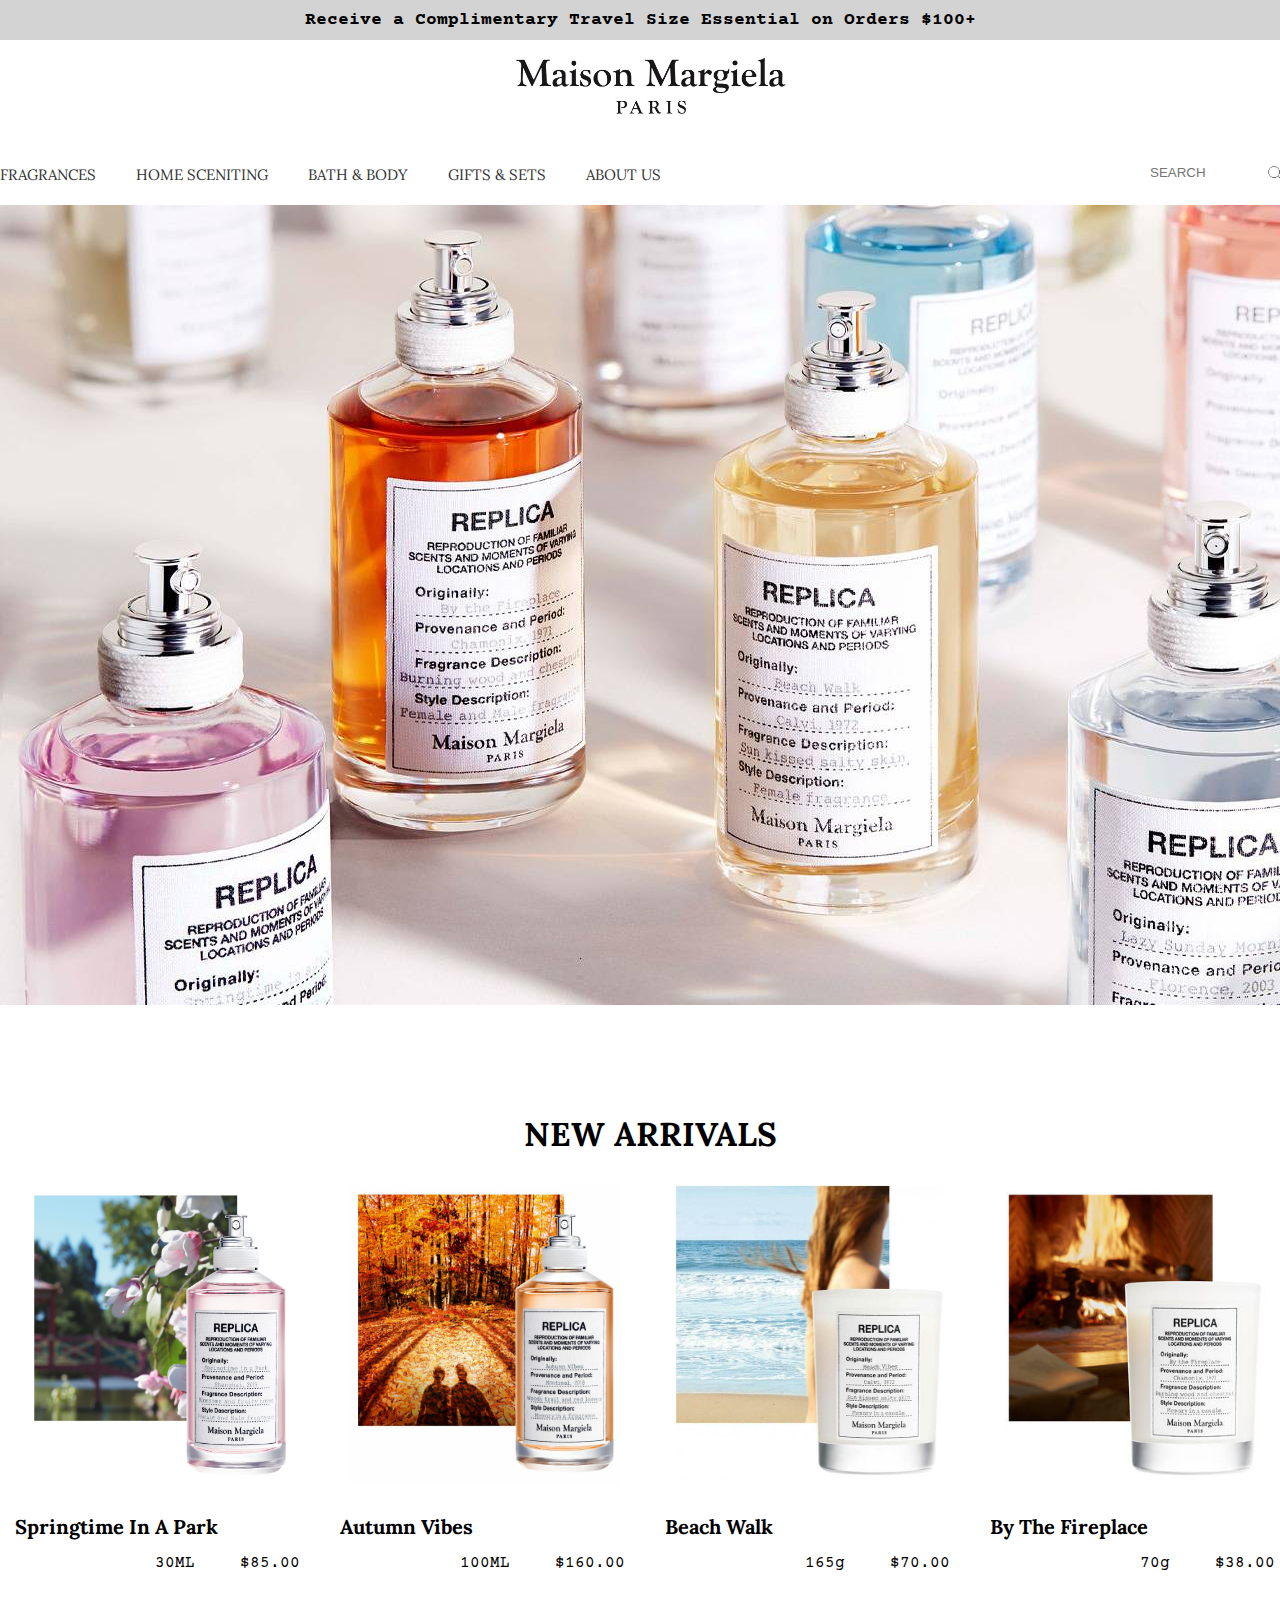
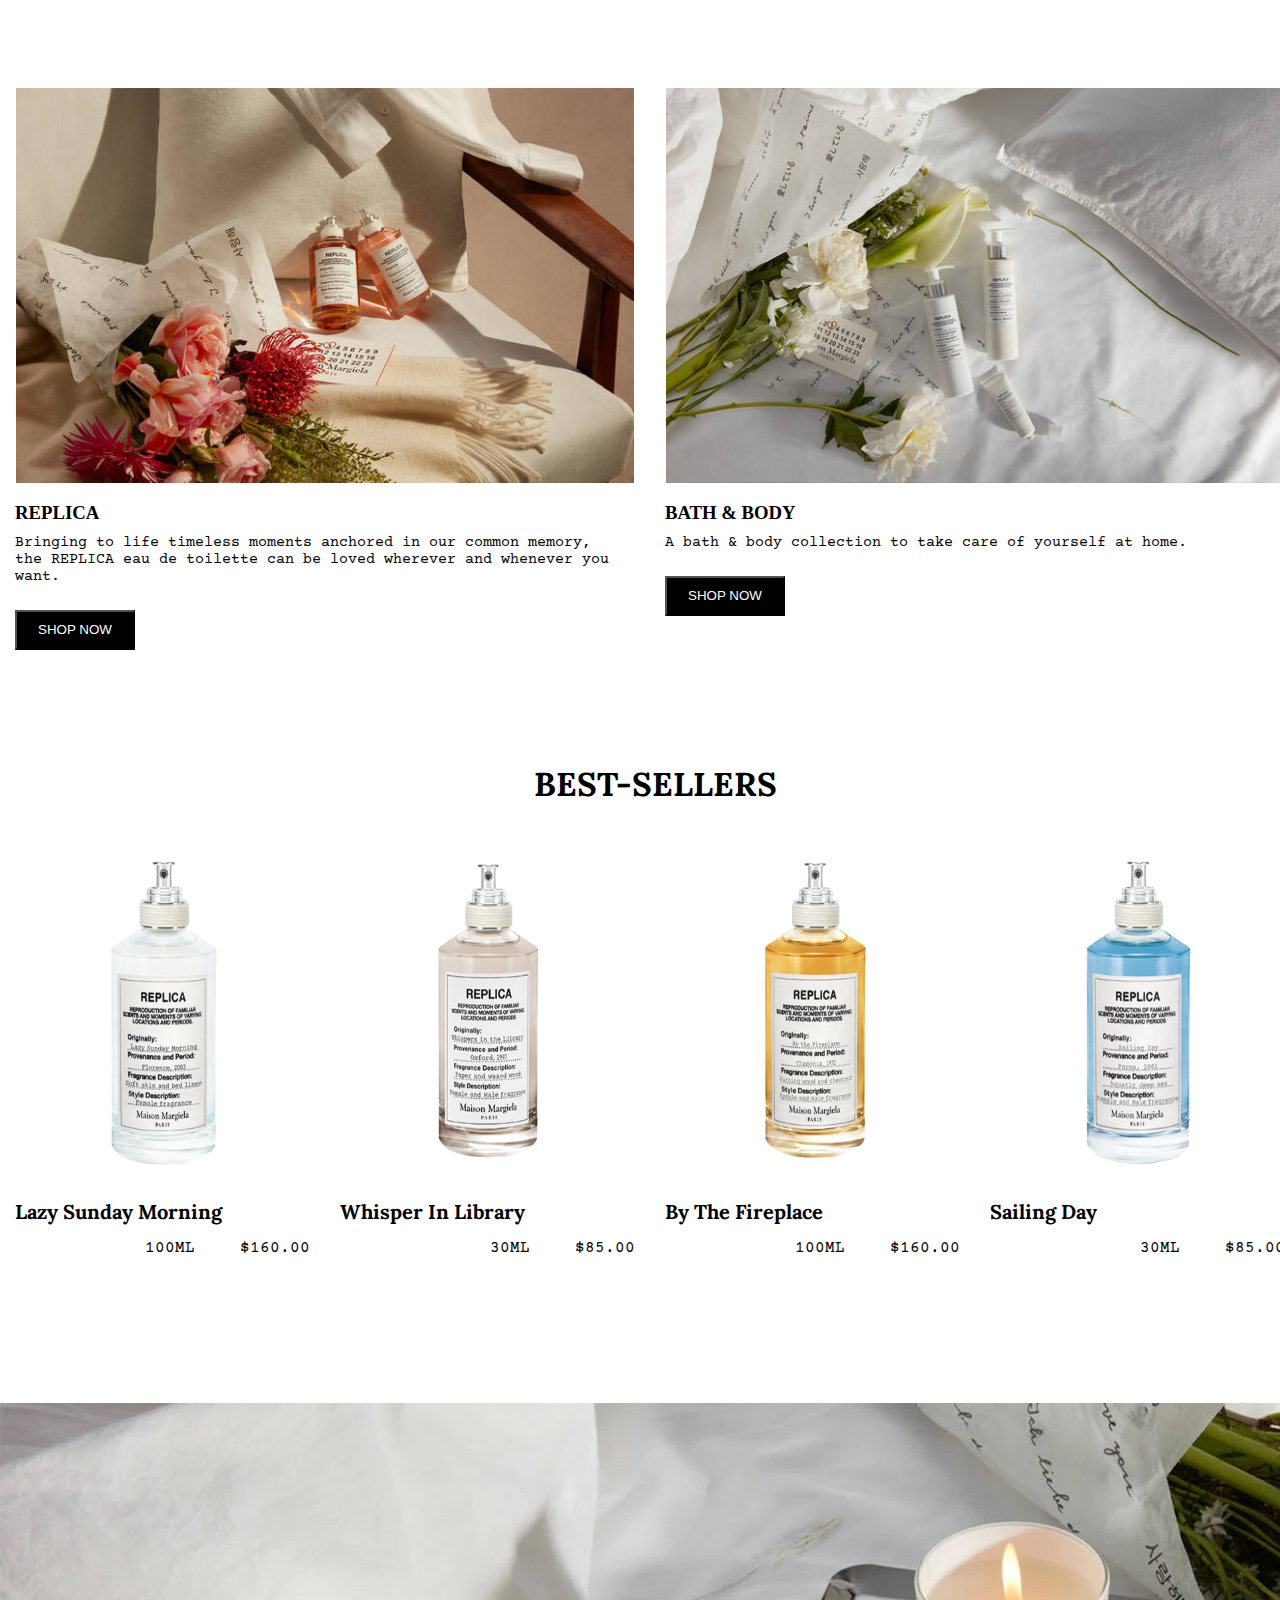
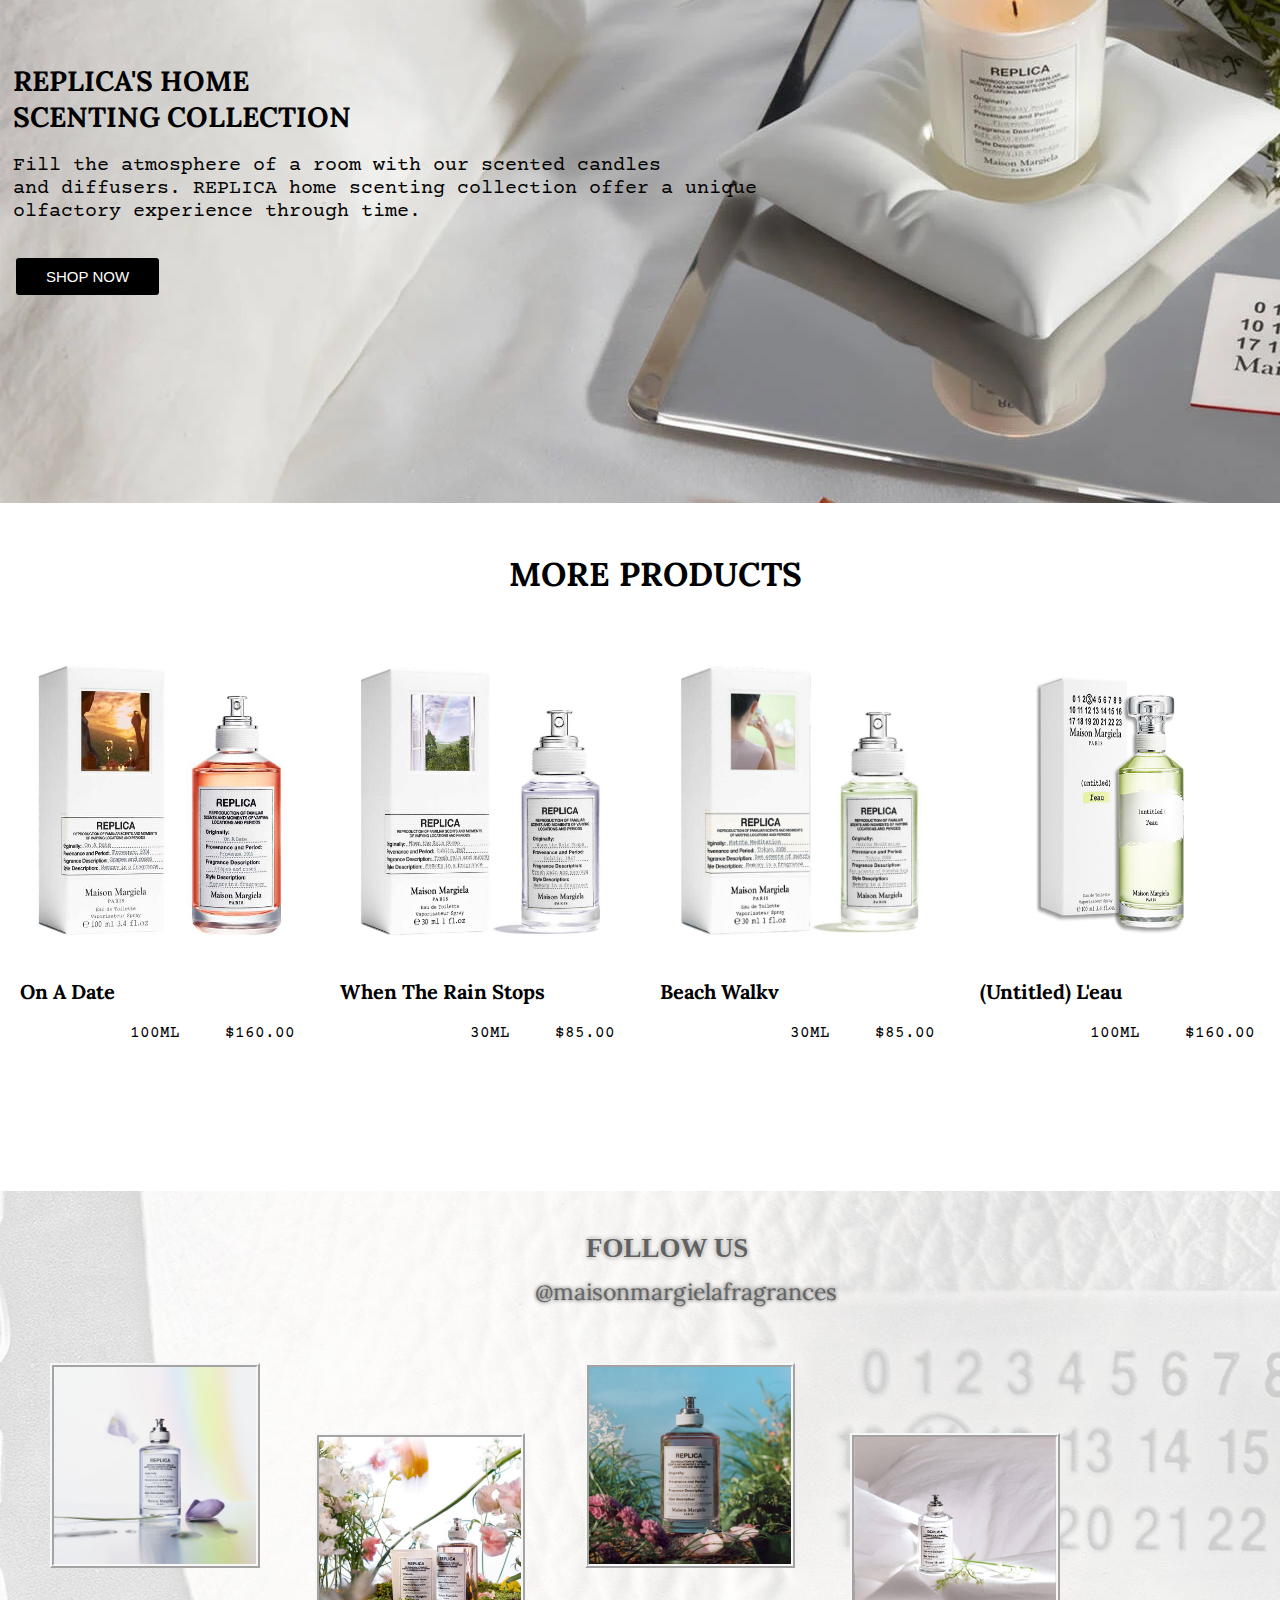
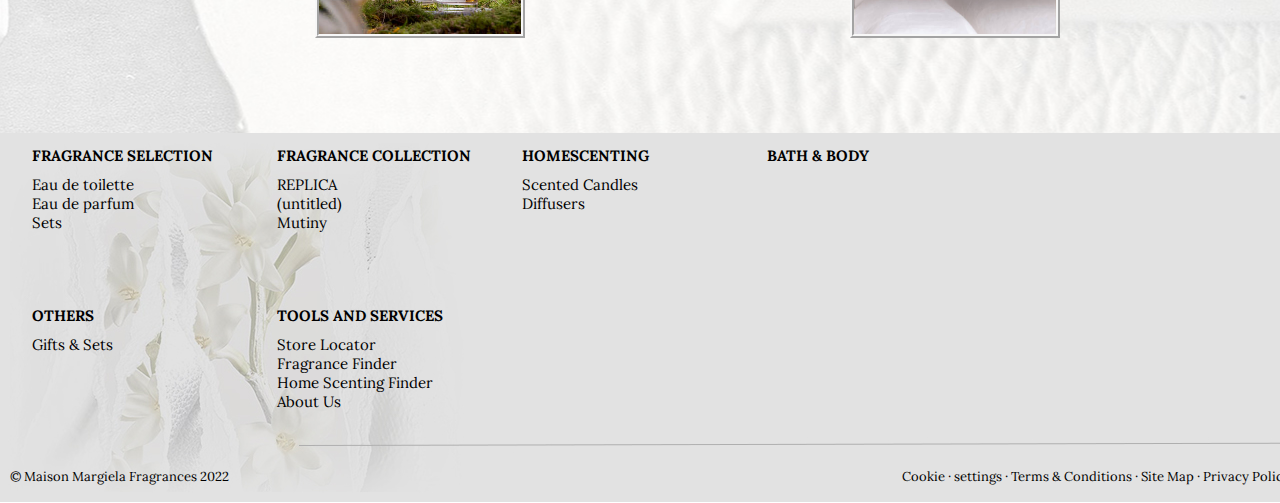
==== index.html @ 1c3fd480 "20230710" ====
<!DOCTYPE html>
<html lang="en">

<head>
    <meta charset="UTF-8">
    <meta name="viewport" content="width=device-width, initial-scale=1.0">
    <title>main</title>

    <link rel="stylesheet" href="css/reset.css">

    <link rel="stylesheet" href="css/common.css">

    <link rel="stylesheet" href="css/main.css">




</head>

<body>

    <header>
        <div id="top">
            <p><b>Receive a Complimentary Travel Size Essential on Orders $100+</b></p>
        </div>
        <div class="meun">
            <div id="logo">
                <a href="index.html"><img src="img/logo.png" alt=""></a>
            </div>

            <div id="nav">
                <ul>
                    <li><a href="product.html">FRAGRANCES</a></li>
                    <li><a href="product.html">HOME SCENITING</a></li>
                    <li><a href="product.html">BATH & BODY</a></li>
                    <li><a href="product.html">GIFTS & SETS</a></li>
                    <li><a href="product.html">ABOUT US</a></li>
                </ul>
                <div id="icon">
                    <input type="text" placeholder="SEARCH">
                    <img src="img/icon.png" alt="서치">
                </div>

            </div>
        </div>
    </header>

    <div id="slider">
        <img src="img/slider1.jpg" alt="">
    </div>

    <div id="new">
        <h3>NEW ARRIVALS</h3>

        <div class="box">
            <a href="sub.html"><img src="img/new1.jpg" alt="new"></a>
            <h4>Springtime In A Park</h4>
            <span>$85.00</span> <span>30ML</span>
        </div>

        <div class="box">
            <a href="sub.html"><img src="img/new2.jpg" alt="new"></a>
            <h4>Autumn Vibes</h4>
            <span>$160.00</span><span>100ML</span>
        </div>

        <div class="box">
            <a href="sub.html"><img src="img/new3.jpg" alt="new"></a>
            <h4>Beach Walk</h4>
            <span>$70.00</span><span>165g</span>
        </div>

        <div class="box">
            <a href="sub.html"><img src="img/new4.jpg" alt="new"></a>
            <h4>By The Fireplace</h4>
            <span>$38.00</span><span>70g</span>

        </div>

    </div>

    <div id="banner">

        <div class="box">
            <img src="img/Banner1.jpg" alt="">
            <h3>REPLICA</h3>
            <p>Bringing to life timeless moments anchored in
                our common memory, <br> the REPLICA eau de toilette
                can be loved wherever and whenever you want.</p>
            <button type="button">SHOP NOW</button>
        </div>

        <div class="box">
            <img src="img/Banner2.jpg" alt="">
            <h3>BATH & BODY</h3>
            <p>A bath & body collection to take
                care of yourself at home.</p>
            <button type="button">SHOP NOW</button>
        </div>


    </div>

    <div id="best">
        <h3>BEST-SELLERS</h3>

        <div class="box">
            <a href="sub.html"><img src="img/best1.png" alt="best"></a>
            <h4>Lazy Sunday Morning</h4>
            <span>$160.00</span> <span>100ML</span>
        </div>

        <div class="box">
            <a href="sub.html"><img src="img/best2.png" alt="best"></a>
            <h4>Whisper In Library</h4>
            <span>$85.00</span><span>30ML</span>
        </div>

        <div class="box">
            <a href="sub.html"><img src="img/best3.png" alt="best"></a>
            <h4>By The Fireplace</h4>
            <span>$160.00</span> <span>100ML</span>
        </div>

        <div class="box">
            <a href="sub.html"><img src="img/best4.png" alt="best"></a>
            <h4>Sailing Day</h4>
            <span>$85.00</span><span>30ML</span>

        </div>
    </div>

    <div id="imgbox">

        <div class="box">

            <h2>REPLICA'S HOME <br> SCENTING COLLECTION</h2>
            <p>Fill the atmosphere of a room with our scented candles<br> and diffusers.
                REPLICA home scenting collection offer a unique <br> olfactory experience through time.</p>
            <button type="button">SHOP NOW</button>
        </div>

    </div>

    <div id="more">
        <h3>MORE PRODUCTS</h3>
        <div class="box">
            <a href="sub.html"><img src="img/more1.jpg" alt="more1"></a>
            <h4>On A Date</h4>
            <span>$160.00</span> <span>100ML</span>
        </div>
        <div class="box">
            <a href="sub.html"><img src="img/more2.jpg" alt="more2"></a>
            <h4>When The Rain Stops</h4>
            <span>$85.00</span><span>30ML</span>
        </div>
        <div class="box">
            <a href="sub.html"><img src="img/more3.jpg" alt="more3"></a>
            <h4>Beach Walkv</h4>
            <span>$85.00</span><span>30ML</span>
        </div>
        <div class="box">
            <a href="sub.html"><img src="img/more4.jpg" alt="more4"></a>
            <h4>(Untitled) L'eau</h4>
            <span>$160.00</span> <span>100ML</span>
        </div>
    </div>


    <div id="insta">
        <h3>FOLLOW US</h3>
        <a href="#">
            <p>@maisonmargielafragrances</p>
        </a>
        <!-- <a href="#"><img src="img/banner5.jpg" alt="banner5"></a> -->
        <div class="box">
            <a href="#"><img src="img/insta1.jpg" alt="insta1"></a>
        </div>

        <div class="box">
            <a href="#"><img src="img/insta2.jpg" alt="insta2"></a>
        </div>

        <div class="box">
            <a href="#"><img src="img/insta3.jpg" alt="insta3"></a>
        </div>

        <div class="box">
            <a href="#"><img src="img/insta4.jpg" alt="insta4"></a>
        </div>

        <div class="box">
            <a href="#"><img src="img/insta5.jpg" alt="insta5"></a>
        </div>

        <div class="box">
            <a href="#"><img src="img/insta6.jpg" alt="insta6"></a>
        </div>

        <div class="box">
            <a href="#"><img src="img/insta7.jpg" alt="insta7"></a>
        </div>
    </div>

    <footer>

        <div id="foot">
            <div class="device">
                <div class="box">
                    <h4>FRAGRANCE SELECTION</h4>

                    <p>Eau de toilette<br>
                        Eau de parfum<br>
                        Sets</p>

                </div>

                <div class="box">
                    <h4>FRAGRANCE COLLECTION</h4>

                    <p>REPLICA<br>
                        (untitled)<br>
                        Mutiny</p>

                </div>

                <div class="box">
                    <h4>HOMESCENTING</h4>

                    <p>Scented Candles<br>
                        Diffusers</p>

                </div>

                <div class="box">
                    <h4>BATH & BODY</h4>
                </div>
            </div>

            <div class="device">

                <div class="box">
                    <h4>OTHERS</h4>
                    <p>Gifts & Sets</p>
                </div>

                <div class="box">
                    <h4>TOOLS AND SERVICES</h4>

                    <p>Store Locator<br>
                        Fragrance Finder<br>
                        Home Scenting Finder<br>
                        About Us</p>

                </div>
            </div>






            <div class="cookies">
                <span>© Maison Margiela Fragrances 2022</span>
            </div>

            <div class="cook">
                <span>Cookie · settings · Terms & Conditions · Site Map · Privacy Policy</span>
            </div>

        </div>
    </footer>

</body>

</html>
---- css/common.css ----
@charset "uft-8";
@import url('https://fonts.googleapis.com/css2?family=Libre+Baskerville:ital@1&display=swap');
@import url('https://fonts.googleapis.com/css2?family=Lora:wght@600&display=swap');
@import url('https://fonts.googleapis.com/css2?family=Courier+Prime&display=swap');

header {
    width: 100%;
    height: 185px;
    margin: 0 auto;
    background-color: #fff;
}

#top {
    width: 100%;
    height: 40px;
    background-color: lightgray;
    font-family: 'Courier Prime', monospace;
}


#top>p {
    text-align: center;
    font-size: 18px;
    padding: 10px;
}

.meun {
    width: 1300px;
    height: 150px;
    margin: 0 auto;
    /* background-color: antiquewhite; */
}

#logo {
    width: 280px;
    height: 65px;
    margin: 0 auto;
    /* background-color: aqua; */
}

#logo img {
    width: 100%;
    margin: 10px 0 0 0px;
}

#nav {
    width: 100%;
    height: 55px;
    padding: 50px 0 0 0;
    /* background-color: red; */
}

#nav ul>li {
    float: left;
    margin: 10px 40px 0 0px;
    font-size: 15px;
    font-family: 'Lora', serif;
    list-style: none;
}

#nav ul>li:hover {
    opacity: 0.7; color: #666;
    cursor: pointer;
}


#icon {
    width: 150px;
    height: 35px;
    /* background-color: aquamarine; */
    float: right;
}

#icon img {
    float: right;
    width: 20%;
    margin: -22px 10px 0 0;
    }

#icon input {
    width: 130px;
    float: left;
    outline: none;
    border: none;
    margin: 10px 30px 0 0;
    padding: 0px 20px 0 0;
}


footer { 
    width: 100%; 
    height: 370px; 
    margin: 0 auto; 
    background: url(../img/footer.jpg) no-repeat;    
}

#foot {
    width: 1300px;
    height: 370px;
    /* background-color: powderblue; */
    margin: 0 auto;
    position: relative;
}

#foot>.device {
    width: 1250px;
    height: 160px;
    /* background-color: antiquewhite; */
    margin: 0 1.5%;
}

#foot>.device>.box {
    width: 220px;
    height: 130px;
    /* background-color: paleturquoise; */
    float: left;
    margin: 1%;
    text-align: left;
    font-family: 'Lora', serif;
    /* background-color: antiquewhite; */
}


#foot>.device>.box>h4 {
    font-size: 15px;
}

#foot>.device>.box>p {
    text-align: left;
    font-size: 15px;
    margin: 10px 0 15px 0px;
  
}

#foot>.cookies {
    /* background-color: pink; */
    float: left;
    margin: 15px 0 0 10px;
    font-family: 'Lora', serif;
    font-size: 13px;
}

#foot>.cook {
    float: right;
    font-family: 'Lora', serif;
    margin: 15px 10px 0 0;
    font-size: 13px;
}
---- css/main.css ----
@charset "uft-8";


#slider {
    width: 100%;
    height: 900px;
    margin: 20px 0 0 0px;
    /* background-color: skyblue; */
}

/* #slider img {
    width: 100%;
    height: auto;
} */

#new {
    width: 1300px;
    height: 650px;
    margin: 0 auto;
    /* background-color: pink; */
}

#new h3 {
    font-size: 33px;
    text-align: center;
    margin: 8px 0 0 0;
    font-family: 'Lora', serif;
}

#new>.box {
    width: 300px;
    height: 415px;
    /* background-color: plum; */
    float: left;
    margin: 30px 15px 0 10px;
    text-align: center;
}

#new>.box img {
    width: 90%;
    height: 300px;
}

#new>.box img:hover {
    opacity: 0.4;
}

#new>.box>h4 {
    width: 100%;
    font-family: 'Lora', serif;
    font-size: 20px;
    margin: 25px 0 5px 5px;
    float: left;
    text-align: left;
}

#new>.box>h4:hover {
    opacity: 0.3;
}

#new>.box>span {
    float: right;
    margin: 10px 10px 0 5px;
    padding: 0 0 0 30px;
    font-family: 'Courier Prime', monospace;
}


#banner {
    width: 1300px;
    height: 550px;
    margin: 0 auto;
}

#banner>.box {
    width: 50%;
    height: 600px;
    float: left;
    margin: -75px 0px 0 0px;
    text-align: center;
}

#banner>.box img {
    width: 95%;
}

#banner>.box h3 {
    text-align: left;
    margin: 15px 0 0 15px;
}

#banner>.box p {
    text-align: left;
    margin: 10px 0 0 15px;
    font-family: 'Courier Prime', monospace;
    font-size: 15px;
}

#banner>.box button {
    width: 120px;
    height: 40px;
    float: left;
    background-color: #000;
    color: #fff;
    margin: 25px 0 0 15px;
}

#banner>.box button:hover {
    opacity: 0.7;
    cursor: pointer;
}


#best {
    width: 1300px;
    height: 640px;
    margin: 0 auto;
    /* background-color: palevioletred; */
}

#best h3 {
    font-size: 33px;
    text-align: center;
    margin: 50px 0 0 10px;
    font-family: 'Lora', serif;
}

#best>.box {
    width: 310px;
    height: 450px;
    /* background-color: plum; */
    float: left;
    margin: 30px 5px 0 10px;
    text-align: center;
}

#best>.box img {
    width: 90%;
    height: 350px;
    margin: -10px 0 0 0;
    padding: 10px 0 0 0;
}

#best>.box img:hover {
    opacity: 0.4;
}

#best>.box>h4 {
    width: 100%;
    font-family: 'Lora', serif;
    font-size: 20px;
    margin: 20px 0 5px 5px;
    text-align: left;
}

#best>.box>h4:hover {
    opacity: 0.3;
}

#best>.box>span {
    float: right;
    margin: 10px 10px 0 5px;
    padding: 0 0 0 30px;
    font-family: 'Courier Prime', monospace;

}


#imgbox {
    width: 100%;
    height: 700px;
    background: url(../img/banner4.jpg);
}

#imgbox>.box {
    width: 1300px;
    height: 700px;
    margin: 0 auto;
}

#imgbox>.box>h2 {
    font-size: 28px;
    float: left;
    font-family: 'Lora', serif;
    margin: 20% 0 0 1%;
}

#imgbox>.box>p {
    font-size: 20px;
    float: left;
    font-family: 'Courier Prime', monospace;
    margin: 27% 0 0 -26%;
}

#imgbox>.box button {
    padding: 10px 30px;
    border-radius: 3px;
    border: none;
    background-color: #000;
    color: #fff;
    font-size: 15px;
    float: left;
    margin: 35% 0 0 -57%;
}

#imgbox>.box button:hover {
    opacity: 0.7;
    color: #fff;
    cursor: pointer;
}


#more {
    width: 1300px;
    height: 630px;
    margin: 0 auto;
    /* background-color: plum;    */
}

#more h3 {
    font-size: 33px;
    text-align: center;
    margin: 50px 0 0 10px;
    font-family: 'Lora', serif;
}

#more>.box {
    width: 290px;
    height: 420px;
    /* background-color: skyblue; */
    float: left;
    margin: 60px 15px 0 15px;
    text-align: center;
}

#more>.box img {
    width: 90%;
    height: 300px;
    margin: -10px 0 0 0;
    padding: 10px 0 0 0;
}

#more>.box img:hover {
    opacity: 0.4;
}

#more>.box>h4 {
    width: 100%;
    text-align: left;
    font-family: 'Lora', serif;
    font-size: 20px;
    margin: 30px 0 10px 5px;
}

#more>.box>h4:hover {
    opacity: 0.3;
}

#more>.box>span {
    float: right;
    margin: 10px 10px 0 5px;
    padding: 0 0 0 30px;
    font-family: 'Courier Prime', monospace;
}

#insta {
    width: 100%;
    height: 550px;
    margin: 0 auto;
    background: url(../img/banner5.jpg) no-repeat center bottom;
    position: relative;
    overflow: hidden;
}

#insta img {
    width: 100%;
    height: 550px;
    margin: 0 auto;
}

#insta>h3 {
    font-size: 27px;
    text-align: center;
    margin: 50px 0 0 10px;
    position: absolute;
    left: 45%;
    color: #616161;
    text-shadow: 0 0 3px #fff, 0 0 4px #666;

}

#insta>a>p {
    font-size: 23px;
    text-align: center;
    margin: 50px 0 0 10px;
    position: absolute;
    top: 8%;
    left: 41%;
    color: #636363;
    text-shadow: 0 0 3px #a5a5a5, 0 0 4px #666;
    font-family: 'Lora', serif;
}

#insta>a>p:hover {
    opacity: 0.6;
    color: #747474;
}

#insta>.box {
    width: 210px;
    height: 205px;
    /* background-color: gold; */
    float: left;
    margin: 180px 10px 0 50px;
}

#insta>.box:nth-child(2n) {
    margin: 250px 10px 0 45px;
}

#insta>.box img {
    width: 100%;
    height: 205px;
    border: 4px solid #f7f7f7;
    border-style: ridge;
}

#insta>.box img:hover {
    opacity: 0.7;
}
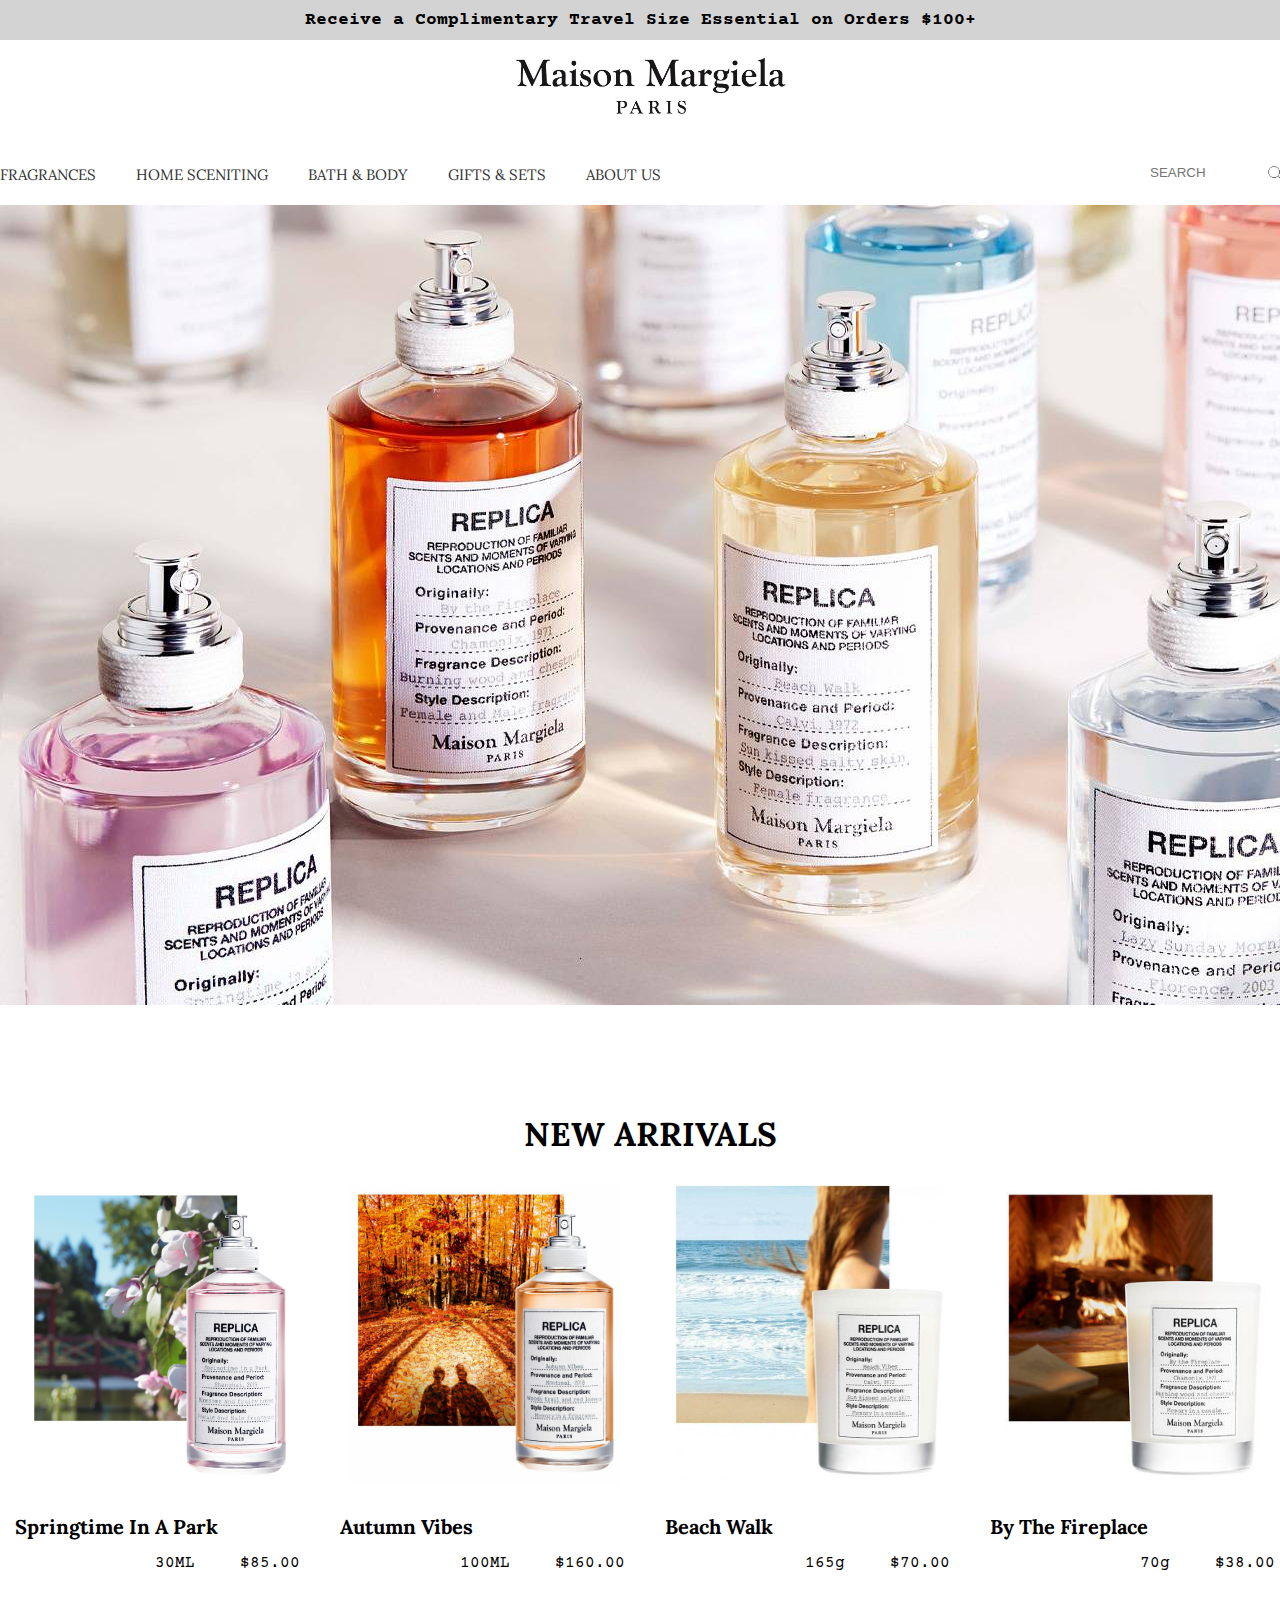
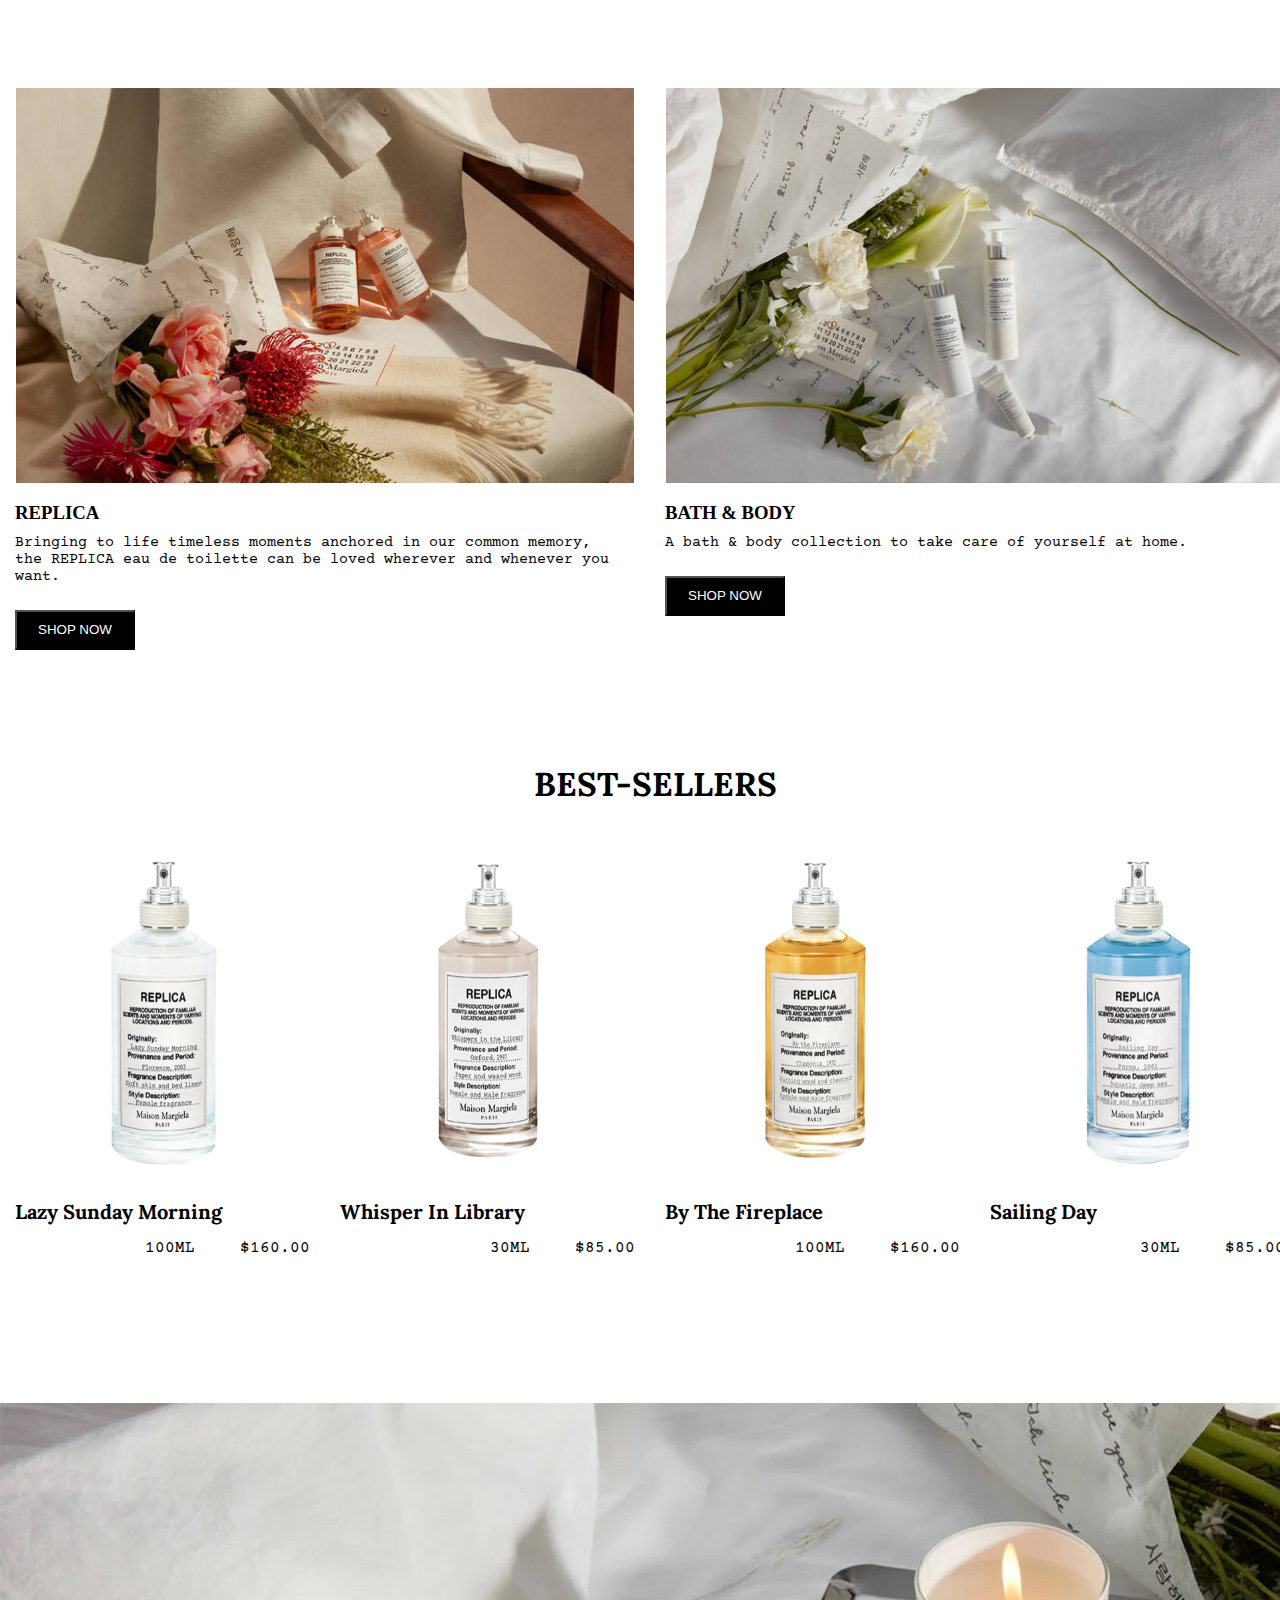
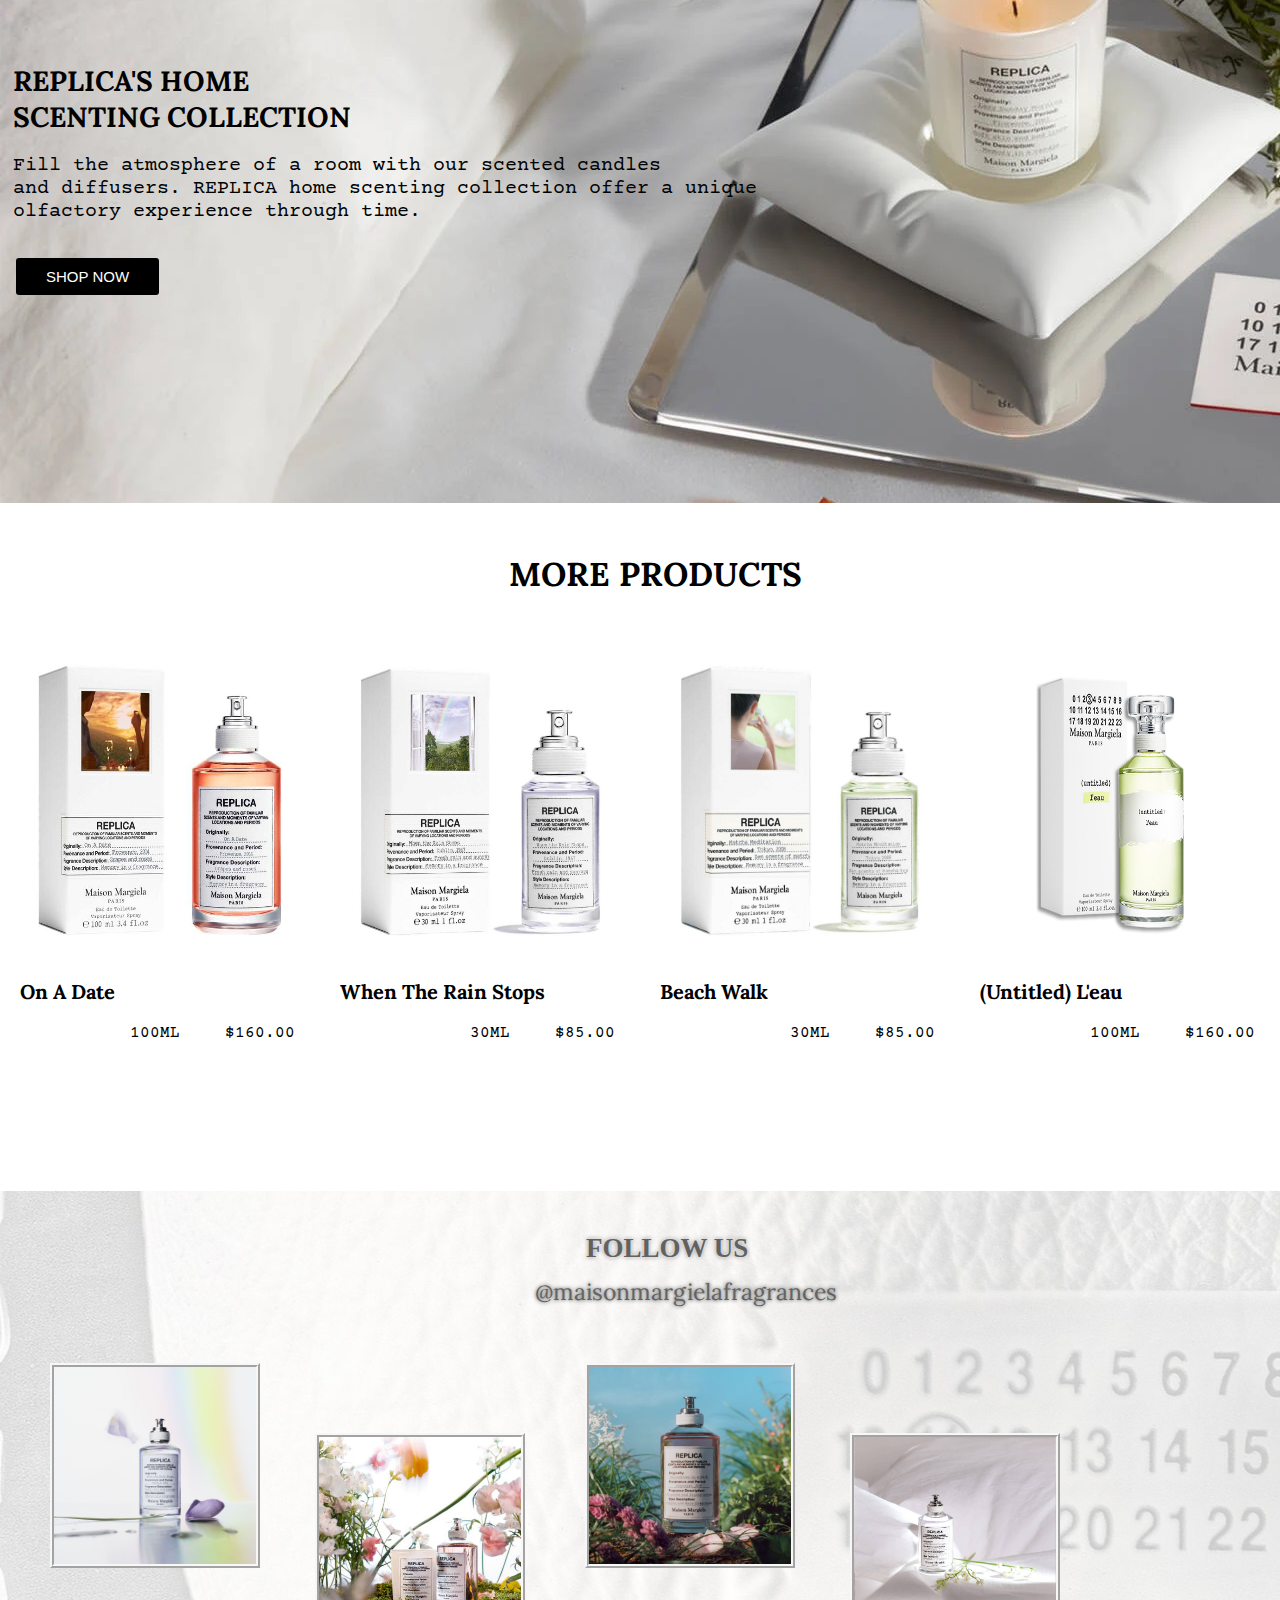
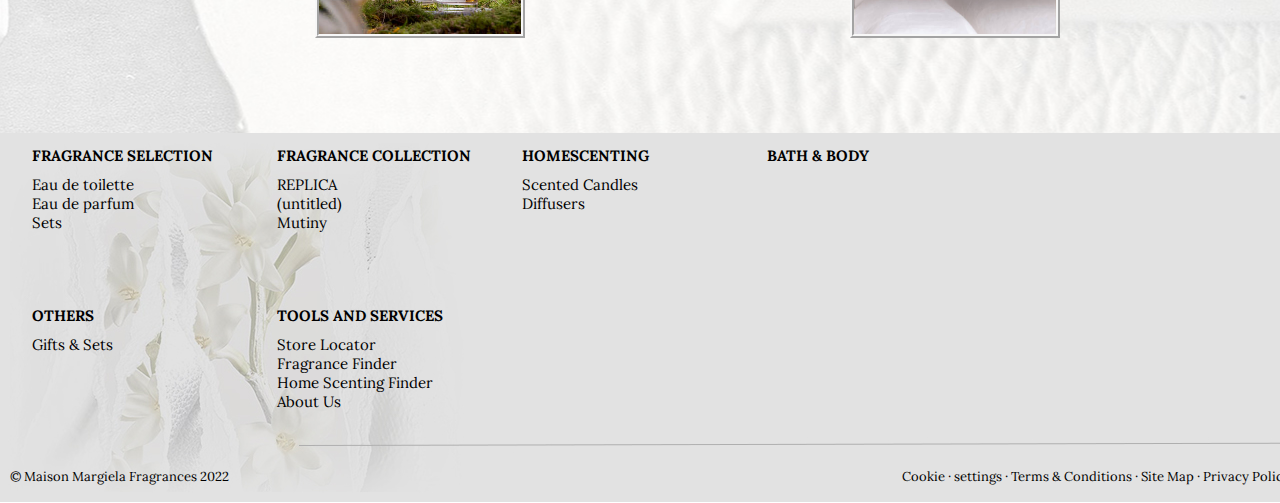
==== commit 0f82ed8f: "1.1" ====
--- a/index.html
+++ b/index.html
@@ -156,7 +156,7 @@
         </div>
         <div class="box">
             <a href="sub.html"><img src="img/more3.jpg" alt="more3"></a>
-            <h4>Beach Walkv</h4>
+            <h4>Beach Walk</h4>
             <span>$85.00</span><span>30ML</span>
         </div>
         <div class="box">
@@ -165,6 +165,7 @@
             <span>$160.00</span> <span>100ML</span>
         </div>
     </div>
+
 
 
     <div id="insta">
@@ -172,35 +173,30 @@
         <a href="#">
             <p>@maisonmargielafragrances</p>
         </a>
-        <!-- <a href="#"><img src="img/banner5.jpg" alt="banner5"></a> -->
         <div class="box">
             <a href="#"><img src="img/insta1.jpg" alt="insta1"></a>
         </div>
-
         <div class="box">
             <a href="#"><img src="img/insta2.jpg" alt="insta2"></a>
         </div>
-
         <div class="box">
             <a href="#"><img src="img/insta3.jpg" alt="insta3"></a>
         </div>
-
         <div class="box">
             <a href="#"><img src="img/insta4.jpg" alt="insta4"></a>
         </div>
-
         <div class="box">
             <a href="#"><img src="img/insta5.jpg" alt="insta5"></a>
         </div>
-
         <div class="box">
             <a href="#"><img src="img/insta6.jpg" alt="insta6"></a>
         </div>
-
         <div class="box">
             <a href="#"><img src="img/insta7.jpg" alt="insta7"></a>
         </div>
     </div>
+
+
 
     <footer>
 
